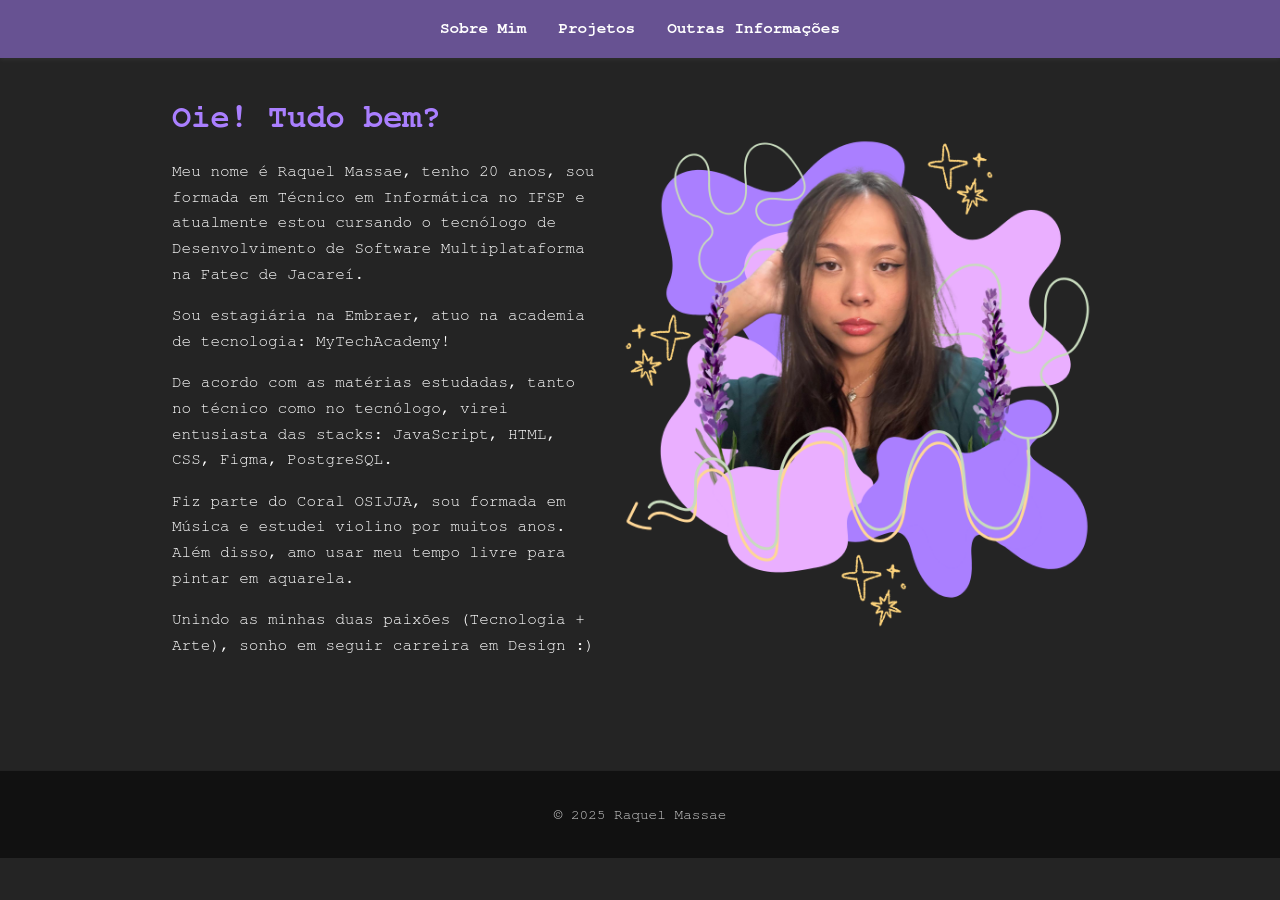
==== docs/portfolio/index.html @ 10573986 "Add files via upload" ====
<!DOCTYPE html>
<html lang="pt-BR">
<head>
  <meta charset="UTF-8" />
  <meta name="viewport" content="width=device-width, initial-scale=1.0"/>
  <title>Sobre Mim</title>
  <link rel="stylesheet" href="css/style.css" />
  <style>
    .sobre-container {
      display: flex;
      flex-wrap: wrap;
      align-items: center;
      justify-content: center;
      gap: 0.5rem;
      padding: 2rem;
      max-width: 1000px;
      margin: auto;
    }

    .texto-sobre {
      flex: 1;
      min-width: 280px;
    }

    .texto-sobre h1 {
      font-size: 2rem;
      margin-bottom: 1rem;
    }

    .texto-sobre p {
      margin-bottom: 1rem;
    }

    .foto-perfil {
      flex: 1;
      display: flex;
      justify-content: center;
    }

    .foto-perfil img {
      width: 500px;
      height: 500px;
      object-fit: cover;
    }
  </style>
</head>
<body>

  <nav class="navbar">
    <a href="index.html">Sobre Mim</a>
    <a href="projetos.html">Projetos</a>
    <a href="outras-informacoes.html">Outras Informações</a>
  </nav>

  <main>
    <section class="sobre-container">
      <div class="texto-sobre">
        <h1>Oie! Tudo bem?</h1>
        <p>Meu nome é Raquel Massae, tenho 20 anos, sou formada em Técnico em Informática no IFSP e atualmente estou cursando o tecnólogo de Desenvolvimento de Software Multiplataforma na Fatec de Jacareí.</p>
        <p>Sou estagiária na Embraer, atuo na academia de tecnologia: MyTechAcademy! </p>
        <p>De acordo com as matérias estudadas, tanto no técnico como no tecnólogo, virei entusiasta das stacks: JavaScript, HTML, CSS, Figma, PostgreSQL.</p>
        <p>Fiz parte do Coral OSIJJA, sou formada em Música e estudei violino por muitos anos. Além disso, amo usar meu tempo livre para pintar em aquarela.</p>
        <p>Unindo as minhas duas paixões (Tecnologia + Arte), sonho em seguir carreira em Design :)</p>
      </div>
      <div class="foto-perfil">
        <img src="img/foto-perfil.png" alt="Foto de Raquel" />
      </div>
    </section>
  </main>

  <footer>
    © 2025 Raquel Massae
  </footer>

</body>
</html>
---- docs/portfolio/css/style.css ----
/* Reset simples */
* {
  margin: 0;
  padding: 0;
  box-sizing: border-box;
}

body {
  font-family: FreeMono, monospace;
  background-color: #242424;      /* fundo preto */
  color: #fff;                 /* texto branco */
  line-height: 1.6;
  padding-top: 60px;
}

/* Títulos em roxo */
h1, h2, h3, h4, h5, h6 {
  color: #aa7fff;
}

/* Navbar */
.navbar {
  position: fixed;
  top: 0;
  width: 100%;
  background: #675292; /* tom mais escuro */
  padding: 1rem 2rem;
  display: flex;
  justify-content: center;
  box-shadow: 0 2px 5px rgba(255, 255, 255, 0.05);
  z-index: 1000;
}

.navbar a {
  margin: 0 1rem;
  text-decoration: none;
  color: #fff;
  font-weight: bold;
  transition: color 0.3s;
}

.navbar a:hover {
  color: #aa7fff;
  font-weight: bold;
}

/* Footer */
footer {
  text-align: center;
  padding: 2rem 0;
  margin-top: 4rem;
  font-size: 0.9rem;
  background-color: #111;
  color: #ccc;
  border-top: 1px solid #222;
}
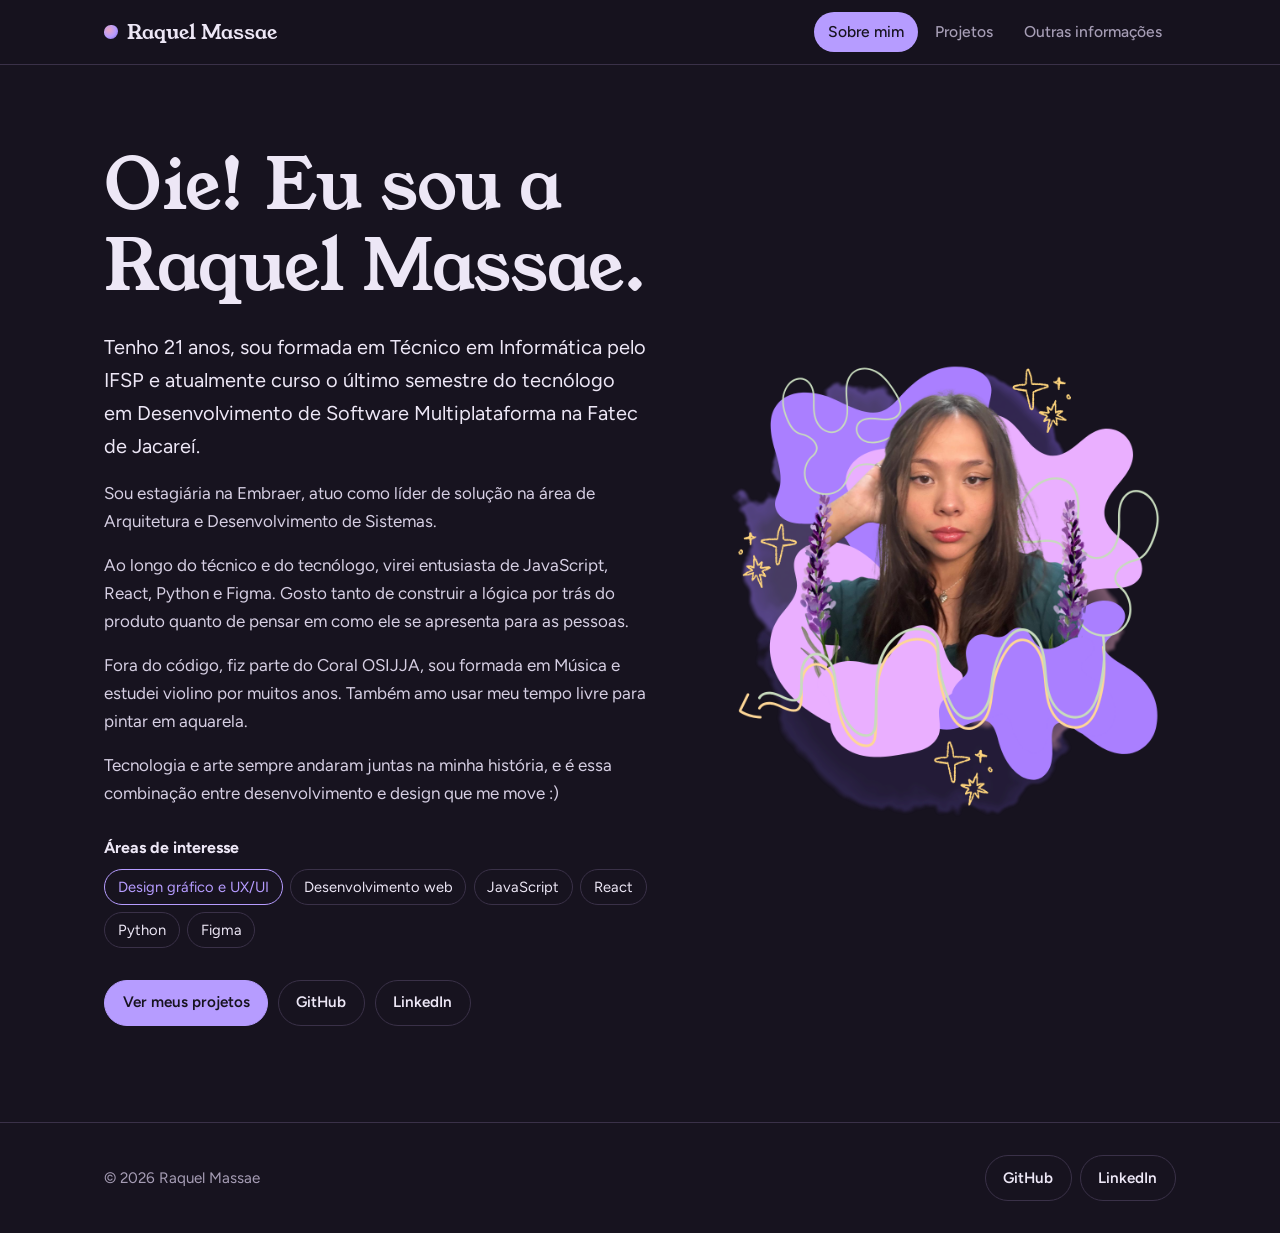
==== commit a13cd3d2: "Add files via upload Atualiza portfólio: projeto 5DSM, novo visual e voluntariado" ====
--- a/docs/portfolio/index.html
+++ b/docs/portfolio/index.html
@@ -1,76 +1,85 @@
-<!DOCTYPE html>
-<html lang="pt-BR">
-<head>
-  <meta charset="UTF-8" />
-  <meta name="viewport" content="width=device-width, initial-scale=1.0"/>
-  <title>Sobre Mim</title>
-  <link rel="stylesheet" href="css/style.css" />
-  <style>
-    .sobre-container {
-      display: flex;
-      flex-wrap: wrap;
-      align-items: center;
-      justify-content: center;
-      gap: 0.5rem;
-      padding: 2rem;
-      max-width: 1000px;
-      margin: auto;
-    }
-
-    .texto-sobre {
-      flex: 1;
-      min-width: 280px;
-    }
-
-    .texto-sobre h1 {
-      font-size: 2rem;
-      margin-bottom: 1rem;
-    }
-
-    .texto-sobre p {
-      margin-bottom: 1rem;
-    }
-
-    .foto-perfil {
-      flex: 1;
-      display: flex;
-      justify-content: center;
-    }
-
-    .foto-perfil img {
-      width: 500px;
-      height: 500px;
-      object-fit: cover;
-    }
-  </style>
-</head>
-<body>
-
-  <nav class="navbar">
-    <a href="index.html">Sobre Mim</a>
-    <a href="projetos.html">Projetos</a>
-    <a href="outras-informacoes.html">Outras Informações</a>
-  </nav>
-
-  <main>
-    <section class="sobre-container">
-      <div class="texto-sobre">
-        <h1>Oie! Tudo bem?</h1>
-        <p>Meu nome é Raquel Massae, tenho 20 anos, sou formada em Técnico em Informática no IFSP e atualmente estou cursando o tecnólogo de Desenvolvimento de Software Multiplataforma na Fatec de Jacareí.</p>
-        <p>Sou estagiária na Embraer, atuo na academia de tecnologia: MyTechAcademy! </p>
-        <p>De acordo com as matérias estudadas, tanto no técnico como no tecnólogo, virei entusiasta das stacks: JavaScript, HTML, CSS, Figma, PostgreSQL.</p>
-        <p>Fiz parte do Coral OSIJJA, sou formada em Música e estudei violino por muitos anos. Além disso, amo usar meu tempo livre para pintar em aquarela.</p>
-        <p>Unindo as minhas duas paixões (Tecnologia + Arte), sonho em seguir carreira em Design :)</p>
-      </div>
-      <div class="foto-perfil">
-        <img src="img/foto-perfil.png" alt="Foto de Raquel" />
-      </div>
-    </section>
-  </main>
-
-  <footer>
-    © 2025 Raquel Massae
-  </footer>
-
-</body>
-</html>
+<!DOCTYPE html>
+<html lang="pt-BR">
+
+<head>
+  <meta charset="UTF-8" />
+  <meta name="viewport" content="width=device-width, initial-scale=1.0" />
+  <meta name="description" content="Portfólio de Raquel Massae, estudante de Desenvolvimento de Software Multiplataforma na Fatec Jacareí." />
+  <title>Sobre mim | Raquel Massae</title>
+  <link rel="preload" href="fonts/young-serif.woff2" as="font" type="font/woff2" crossorigin />
+  <link rel="stylesheet" href="css/style.css" />
+  <link rel="stylesheet" href="css/paginas.css" />
+</head>
+
+<body>
+  <a class="skip-link" href="#conteudo">Pular para o conteúdo</a>
+
+  <!-- Filtro que dá as bordas irregulares de aquarela -->
+  <svg class="svg-defs" aria-hidden="true" focusable="false">
+    <filter id="aquarela" x="-20%" y="-20%" width="140%" height="140%">
+      <feTurbulence type="fractalNoise" baseFrequency="0.018" numOctaves="4" seed="4" result="ruido" />
+      <feDisplacementMap in="SourceGraphic" in2="ruido" scale="70" result="borda" />
+      <feGaussianBlur in="borda" stdDeviation="1.2" />
+    </filter>
+  </svg>
+
+  <header class="site-header">
+    <div class="wrap">
+      <a class="brand" href="index.html"><span class="brand-dot" aria-hidden="true"></span>Raquel Massae</a>
+      <nav class="nav" aria-label="Principal">
+        <a href="index.html" aria-current="page">Sobre mim</a>
+        <a href="projetos.html">Projetos</a>
+        <a href="outras-informacoes.html">Outras informações</a>
+      </nav>
+    </div>
+  </header>
+
+  <main id="conteudo">
+    <section class="hero wrap">
+      <div class="hero-text">
+        <h1>Oie! Eu sou a Raquel Massae.</h1>
+        <p class="intro">Tenho 21 anos, sou formada em Técnico em Informática pelo IFSP e atualmente curso o último semestre do tecnólogo em Desenvolvimento de Software Multiplataforma na Fatec de Jacareí.</p>
+        <p>Sou estagiária na Embraer, atuo como líder de solução na área de Arquitetura e Desenvolvimento de Sistemas.</p>
+        <p>Ao longo do técnico e do tecnólogo, virei entusiasta de JavaScript, React, Python e Figma. Gosto tanto de construir a lógica por trás do produto quanto de pensar em como ele se apresenta para as pessoas.</p>
+        <p>Fora do código, fiz parte do Coral OSIJJA, sou formada em Música e estudei violino por muitos anos. Também amo usar meu tempo livre para pintar em aquarela.</p>
+        <p>Tecnologia e arte sempre andaram juntas na minha história, e é essa combinação entre desenvolvimento e design que me move :)</p>
+
+        <div class="interests">
+          <h2>Áreas de interesse</h2>
+          <ul class="chips">
+            <li class="is-goal">Design gráfico e UX/UI</li>
+            <li>Desenvolvimento web</li>
+            <li>JavaScript</li>
+            <li>React</li>
+            <li>Python</li>
+            <li>Figma</li>
+          </ul>
+        </div>
+
+        <div class="hero-actions">
+          <a class="btn btn-primary" href="projetos.html">Ver meus projetos</a>
+          <a class="btn" href="https://github.com/nakamuraraquel" target="_blank" rel="noopener">GitHub</a>
+          <a class="btn" href="https://www.linkedin.com/in/raquelmassae/" target="_blank" rel="noopener">LinkedIn</a>
+        </div>
+      </div>
+
+      <div class="hero-photo">
+        <div class="bloom" aria-hidden="true"></div>
+        <img src="img/foto-perfil.png" alt="Foto de Raquel Massae cercada de flores de lavanda" width="1080" height="1080" />
+      </div>
+    </section>
+  </main>
+
+  <footer class="site-footer">
+    <div class="wrap">
+      <span>© 2026 Raquel Massae</span>
+      <div class="social">
+        <a class="btn" href="https://github.com/nakamuraraquel" target="_blank" rel="noopener">GitHub</a>
+        <a class="btn" href="https://www.linkedin.com/in/raquelmassae/" target="_blank" rel="noopener">LinkedIn</a>
+      </div>
+    </div>
+  </footer>
+
+</body>
+
+</html>
--- a/docs/portfolio/css/style.css
+++ b/docs/portfolio/css/style.css
@@ -1,56 +1,348 @@
-/* Reset simples */
-* {
-  margin: 0;
-  padding: 0;
-  box-sizing: border-box;
-}
-
-body {
-  font-family: FreeMono, monospace;
-  background-color: #242424;      /* fundo preto */
-  color: #fff;                 /* texto branco */
-  line-height: 1.6;
-  padding-top: 60px;
-}
-
-/* Títulos em roxo */
-h1, h2, h3, h4, h5, h6 {
-  color: #aa7fff;
-}
-
-/* Navbar */
-.navbar {
-  position: fixed;
-  top: 0;
-  width: 100%;
-  background: #675292; /* tom mais escuro */
-  padding: 1rem 2rem;
-  display: flex;
-  justify-content: center;
-  box-shadow: 0 2px 5px rgba(255, 255, 255, 0.05);
-  z-index: 1000;
-}
-
-.navbar a {
-  margin: 0 1rem;
-  text-decoration: none;
-  color: #fff;
-  font-weight: bold;
-  transition: color 0.3s;
-}
-
-.navbar a:hover {
-  color: #aa7fff;
-  font-weight: bold;
-}
-
-/* Footer */
-footer {
-  text-align: center;
-  padding: 2rem 0;
-  margin-top: 4rem;
-  font-size: 0.9rem;
-  background-color: #111;
-  color: #ccc;
-  border-top: 1px solid #222;
-}
+/* =========================================================
+   Portfólio Raquel Massae
+   Fontes hospedadas no próprio repositório (licença OFL em /fonts)
+   ========================================================= */
+
+@font-face {
+  font-family: "Young Serif";
+  src: url("../fonts/young-serif.woff2") format("woff2");
+  font-weight: 400;
+  font-display: swap;
+}
+
+@font-face {
+  font-family: "Figtree";
+  src: url("../fonts/figtree.woff2") format("woff2");
+  font-weight: 300 900;
+  font-display: swap;
+}
+
+:root {
+  --ink: #17131f;
+  --surface: #211b2c;
+  --surface-2: #2a2338;
+  --line: #3a3148;
+  --text: #ede7f6;
+  --muted: #a69db5;
+  --lilac: #b69cff;
+  --lilac-deep: #7d5fd6;
+  --rose: #e9a6c4;
+
+  --serif: "Young Serif", Georgia, "Times New Roman", serif;
+  --sans: "Figtree", system-ui, -apple-system, "Segoe UI", Roboto, sans-serif;
+
+  --wrap: 72rem;
+  --gutter: clamp(1.25rem, 4vw, 2.5rem);
+}
+
+*,
+*::before,
+*::after {
+  box-sizing: border-box;
+  margin: 0;
+  padding: 0;
+}
+
+html {
+  overflow-x: clip;
+  scroll-behavior: smooth;
+  scroll-padding-top: 5rem;
+}
+
+body {
+  font-family: var(--sans);
+  font-size: 1.0625rem;
+  line-height: 1.65;
+  background: var(--ink);
+  color: var(--text);
+  -webkit-font-smoothing: antialiased;
+  min-height: 100vh;
+  display: flex;
+  flex-direction: column;
+}
+
+main {
+  flex: 1;
+}
+
+img {
+  max-width: 100%;
+  display: block;
+}
+
+h1,
+h2,
+h3 {
+  font-family: var(--serif);
+  font-weight: 400;
+  line-height: 1.15;
+  color: var(--text);
+  text-wrap: balance;
+}
+
+p {
+  text-wrap: pretty;
+}
+
+a {
+  color: var(--lilac);
+  text-underline-offset: 0.2em;
+}
+
+a:hover {
+  color: var(--text);
+}
+
+:focus-visible {
+  outline: 2px solid var(--lilac);
+  outline-offset: 3px;
+  border-radius: 4px;
+}
+
+.skip-link {
+  position: absolute;
+  left: 1rem;
+  top: -3rem;
+  background: var(--lilac);
+  color: var(--ink);
+  padding: 0.5rem 1rem;
+  border-radius: 6px;
+  z-index: 2000;
+}
+
+.skip-link:focus {
+  top: 1rem;
+}
+
+.wrap {
+  width: 100%;
+  max-width: var(--wrap);
+  margin-inline: auto;
+  padding-inline: var(--gutter);
+}
+
+/* ---------- Navegação ---------- */
+
+.site-header {
+  position: sticky;
+  top: 0;
+  z-index: 1000;
+  background: rgb(23 19 31 / 0.82);
+  backdrop-filter: blur(12px);
+  -webkit-backdrop-filter: blur(12px);
+  border-bottom: 1px solid var(--line);
+}
+
+.site-header .wrap {
+  display: flex;
+  align-items: center;
+  justify-content: space-between;
+  gap: 1rem;
+  min-height: 4rem;
+  flex-wrap: wrap;
+}
+
+.brand {
+  font-family: var(--serif);
+  font-size: 1.25rem;
+  color: var(--text);
+  text-decoration: none;
+  display: inline-flex;
+  align-items: center;
+  gap: 0.6rem;
+}
+
+.brand-dot {
+  width: 0.85rem;
+  height: 0.85rem;
+  border-radius: 50% 45% 55% 48%;
+  background: radial-gradient(circle at 35% 35%, var(--rose), var(--lilac) 55%, var(--lilac-deep));
+}
+
+.nav {
+  display: flex;
+  gap: 0.25rem;
+  flex-wrap: wrap;
+}
+
+.nav a {
+  color: var(--muted);
+  text-decoration: none;
+  font-weight: 500;
+  font-size: 0.975rem;
+  padding: 0.45rem 0.85rem;
+  border-radius: 999px;
+  transition: color 0.2s, background-color 0.2s;
+}
+
+.nav a:hover {
+  color: var(--text);
+  background: var(--surface);
+}
+
+.nav a[aria-current="page"] {
+  color: var(--ink);
+  background: var(--lilac);
+}
+
+@media (max-width: 36rem) {
+  .site-header .wrap {
+    justify-content: center;
+    padding-block: 0.6rem;
+  }
+  .nav a {
+    padding: 0.4rem 0.7rem;
+    font-size: 0.9rem;
+  }
+}
+
+/* ---------- Mancha de aquarela ---------- */
+
+.bloom {
+  position: absolute;
+  pointer-events: none;
+  z-index: -1;
+  filter: url(#aquarela);
+  opacity: 0.5;
+  background:
+    radial-gradient(34% 38% at 36% 42%, rgb(182 156 255 / 0.55) 0 55%, rgb(150 118 240 / 0.9) 68%, transparent 71%),
+    radial-gradient(24% 28% at 64% 60%, rgb(233 166 196 / 0.45) 0 50%, rgb(233 166 196 / 0.85) 66%, transparent 70%),
+    radial-gradient(18% 20% at 58% 28%, rgb(125 95 214 / 0.5) 0 55%, rgb(125 95 214 / 0.9) 68%, transparent 71%),
+    radial-gradient(40% 36% at 46% 66%, rgb(90 70 160 / 0.35) 0 60%, rgb(90 70 160 / 0.6) 70%, transparent 73%);
+}
+
+@media (prefers-reduced-motion: no-preference) {
+  .bloom {
+    animation: florescer 1.6s cubic-bezier(0.2, 0.7, 0.2, 1) both;
+  }
+  @keyframes florescer {
+    from {
+      opacity: 0;
+      transform: scale(0.82);
+    }
+    to {
+      opacity: 0.55;
+      transform: scale(1);
+    }
+  }
+}
+
+.svg-defs {
+  position: absolute;
+  width: 0;
+  height: 0;
+}
+
+/* ---------- Cabeçalho de página ---------- */
+
+.page-head {
+  position: relative;
+  isolation: isolate;
+  padding-block: clamp(3rem, 8vw, 5.5rem) 2rem;
+}
+
+.page-head .bloom {
+  width: min(34rem, 90vw);
+  aspect-ratio: 1.3;
+  right: -4rem;
+  top: -3rem;
+}
+
+.page-head .bloom {
+  max-width: calc(100vw + 1rem);
+}
+
+@media (max-width: 40rem) {
+  .page-head .bloom {
+    right: 0;
+    width: 80vw;
+    opacity: 0.3;
+  }
+}
+
+.page-head h1 {
+  font-size: clamp(2.6rem, 7vw, 4.5rem);
+  margin-bottom: 1rem;
+}
+
+.page-head p {
+  max-width: 38rem;
+  color: var(--muted);
+  font-size: 1.15rem;
+}
+
+/* ---------- Botões ---------- */
+
+.btn {
+  display: inline-flex;
+  align-items: center;
+  gap: 0.45rem;
+  font: inherit;
+  font-weight: 600;
+  font-size: 0.95rem;
+  padding: 0.6rem 1.1rem;
+  border-radius: 999px;
+  border: 1px solid var(--line);
+  background: transparent;
+  color: var(--text);
+  text-decoration: none;
+  cursor: pointer;
+  transition: background-color 0.2s, border-color 0.2s, color 0.2s;
+}
+
+.btn:hover {
+  border-color: var(--lilac);
+  color: var(--text);
+}
+
+.btn-primary {
+  background: var(--lilac);
+  border-color: var(--lilac);
+  color: var(--ink);
+}
+
+.btn-primary:hover {
+  background: var(--text);
+  border-color: var(--text);
+  color: var(--ink);
+}
+
+.btn svg {
+  width: 1.05em;
+  height: 1.05em;
+  flex: none;
+}
+
+/* ---------- Rodapé ---------- */
+
+.site-footer {
+  margin-top: 5rem;
+  border-top: 1px solid var(--line);
+  padding-block: 2rem;
+  color: var(--muted);
+  font-size: 0.95rem;
+}
+
+.site-footer .wrap {
+  display: flex;
+  justify-content: space-between;
+  align-items: center;
+  gap: 1rem;
+  flex-wrap: wrap;
+}
+
+.social {
+  display: flex;
+  gap: 0.5rem;
+  flex-wrap: wrap;
+}
+
+@media (prefers-reduced-motion: reduce) {
+  *,
+  *::before,
+  *::after {
+    transition: none !important;
+    animation: none !important;
+    scroll-behavior: auto !important;
+  }
+}
--- a/docs/portfolio/css/paginas.css
+++ b/docs/portfolio/css/paginas.css
@@ -0,0 +1,257 @@
+/* ---------- Sobre mim ---------- */
+
+.hero {
+  display: grid;
+  grid-template-columns: minmax(0, 1.1fr) minmax(0, 0.9fr);
+  gap: clamp(2rem, 5vw, 4rem);
+  align-items: center;
+  padding-block: clamp(2.5rem, 7vw, 5rem) 1rem;
+}
+
+.hero-text h1 {
+  font-size: clamp(2.6rem, 6.5vw, 4.4rem);
+  margin-bottom: 1.5rem;
+}
+
+.hero-text p {
+  max-width: 36rem;
+  margin-bottom: 1rem;
+  color: #d6cfe3;
+}
+
+.hero-text .intro {
+  font-size: 1.25rem;
+  color: var(--text);
+}
+
+.hero-photo {
+  position: relative;
+  isolation: isolate;
+  justify-self: center;
+  width: min(100%, 30rem);
+}
+
+.hero-photo .bloom {
+  inset: -10%;
+  opacity: 0.35;
+}
+
+.hero-photo img {
+  width: 100%;
+  height: auto;
+}
+
+.interests {
+  margin-top: 2rem;
+}
+
+.interests h2 {
+  font-family: var(--sans);
+  font-weight: 700;
+  font-size: 1rem;
+  margin-bottom: 0.7rem;
+}
+
+.chips {
+  list-style: none;
+  display: flex;
+  flex-wrap: wrap;
+  gap: 0.45rem;
+}
+
+.chips li {
+  padding: 0.3rem 0.8rem;
+  border-radius: 999px;
+  border: 1px solid var(--line);
+  font-size: 0.92rem;
+}
+
+.chips li.is-goal {
+  border-color: var(--lilac);
+  color: var(--lilac);
+}
+
+.hero-actions {
+  display: flex;
+  flex-wrap: wrap;
+  gap: 0.6rem;
+  margin-top: 2rem;
+}
+
+@media (max-width: 52rem) {
+  .hero {
+    grid-template-columns: 1fr;
+  }
+  .hero-photo {
+    order: -1;
+    width: min(80%, 22rem);
+  }
+}
+
+/* ---------- Outras informações ---------- */
+
+.hobbies {
+  display: flex;
+  flex-direction: column;
+  gap: clamp(3rem, 7vw, 5rem);
+}
+
+.hobby {
+  display: grid;
+  grid-template-columns: minmax(0, 1fr) minmax(0, 1fr);
+  gap: clamp(1.5rem, 4vw, 3.5rem);
+  align-items: center;
+}
+
+.hobby:nth-child(even) .hobby-img {
+  order: -1;
+}
+
+.hobby-text h2 {
+  font-size: clamp(1.8rem, 4vw, 2.4rem);
+  margin-bottom: 0.9rem;
+  display: flex;
+  align-items: baseline;
+  gap: 0.6rem;
+}
+
+.hobby-text h2 span {
+  color: var(--lilac);
+  font-family: var(--sans);
+  font-size: 0.8em;
+}
+
+.hobby-text p {
+  color: #d6cfe3;
+  max-width: 34rem;
+}
+
+.hobby-text p + p {
+  margin-top: 0.9rem;
+}
+
+.hobby-img img {
+  width: 100%;
+  border-radius: 14px;
+  border: 1px solid var(--line);
+}
+
+@media (max-width: 48rem) {
+  .hobby {
+    grid-template-columns: 1fr;
+  }
+  .hobby:nth-child(even) .hobby-img {
+    order: 0;
+  }
+}
+
+/* ---------- Trabalho voluntário ---------- */
+
+.volunteer {
+  margin-bottom: clamp(4rem, 9vw, 6.5rem);
+}
+
+.volunteer-text h2 {
+  font-size: clamp(1.8rem, 4vw, 2.4rem);
+  margin-bottom: 0.9rem;
+  display: flex;
+  align-items: baseline;
+  gap: 0.6rem;
+}
+
+.volunteer-text h2 span {
+  color: var(--lilac);
+  font-family: var(--sans);
+  font-size: 0.8em;
+}
+
+.volunteer-lead {
+  font-size: 1.2rem;
+  max-width: 44rem;
+  margin-bottom: 2rem;
+}
+
+.volunteer-cols {
+  display: grid;
+  grid-template-columns: minmax(0, 1.2fr) minmax(0, 1fr);
+  gap: clamp(1.5rem, 4vw, 3.5rem);
+  align-items: start;
+}
+
+.volunteer-cols h3 {
+  font-size: 1.6rem;
+  margin-bottom: 0.7rem;
+}
+
+.volunteer-cols p {
+  color: #d6cfe3;
+  max-width: 36rem;
+}
+
+.volunteer-cols p + p {
+  margin-top: 0.9rem;
+}
+
+.roles {
+  list-style: none;
+  display: flex;
+  flex-direction: column;
+  gap: 1rem;
+}
+
+.roles li {
+  border-left: 3px solid var(--lilac);
+  padding: 0.2rem 0 0.2rem 1rem;
+  color: #d6cfe3;
+  font-size: 0.98rem;
+}
+
+.roles strong {
+  display: block;
+  color: var(--lilac);
+  font-weight: 600;
+}
+
+.photo-row {
+  display: grid;
+  grid-template-columns: repeat(3, minmax(0, 1fr));
+  gap: 1rem;
+  margin-top: 2.5rem;
+}
+
+.photo-slot {
+  position: relative;
+  margin: 0;
+  aspect-ratio: 4 / 5;
+  border-radius: 14px;
+  overflow: hidden;
+  border: 1px dashed var(--line);
+  background: var(--surface);
+  display: grid;
+  place-items: center;
+}
+
+.photo-slot img {
+  position: absolute;
+  inset: 0;
+  width: 100%;
+  height: 100%;
+  object-fit: cover;
+}
+
+.slot-hint {
+  color: var(--muted);
+  font-size: 0.85rem;
+}
+
+@media (max-width: 48rem) {
+  .volunteer-cols {
+    grid-template-columns: 1fr;
+  }
+  .photo-row {
+    grid-template-columns: 1fr;
+  }
+  .photo-slot {
+    aspect-ratio: 4 / 3;
+  }
+}
